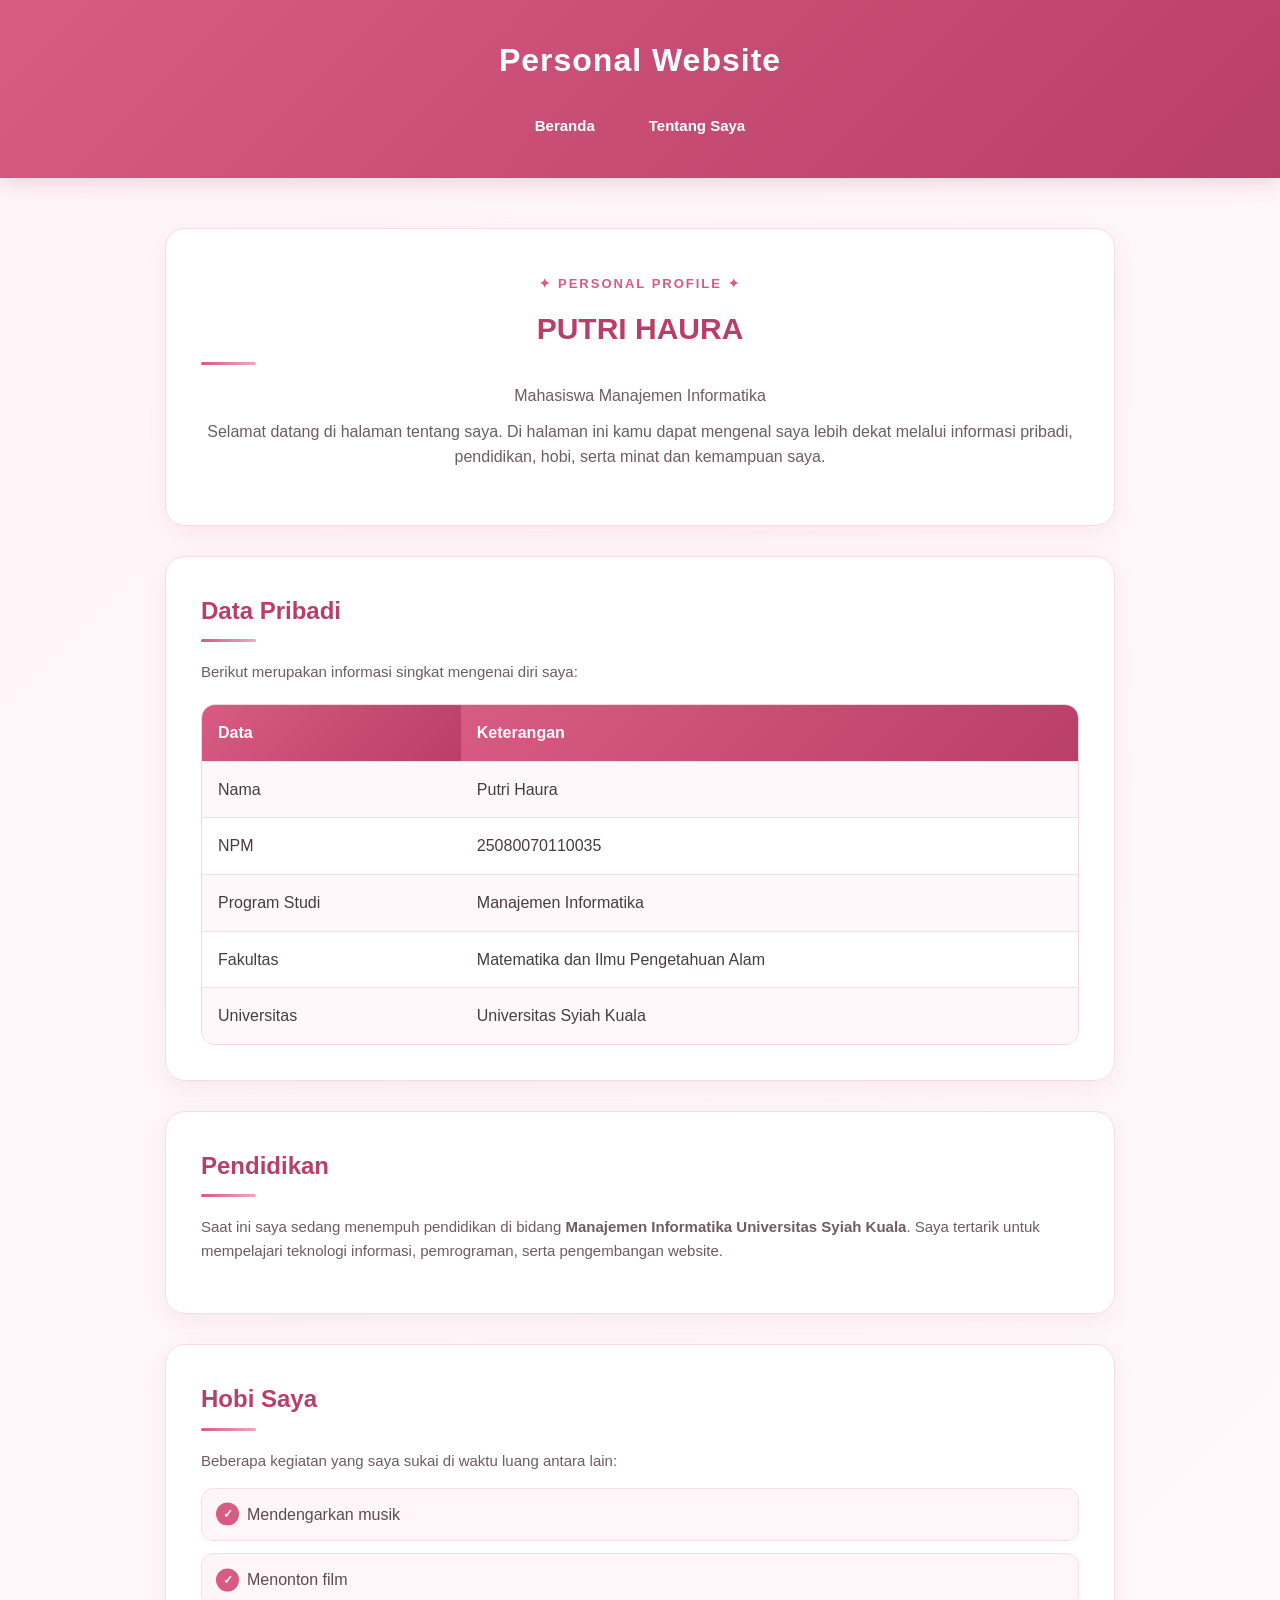
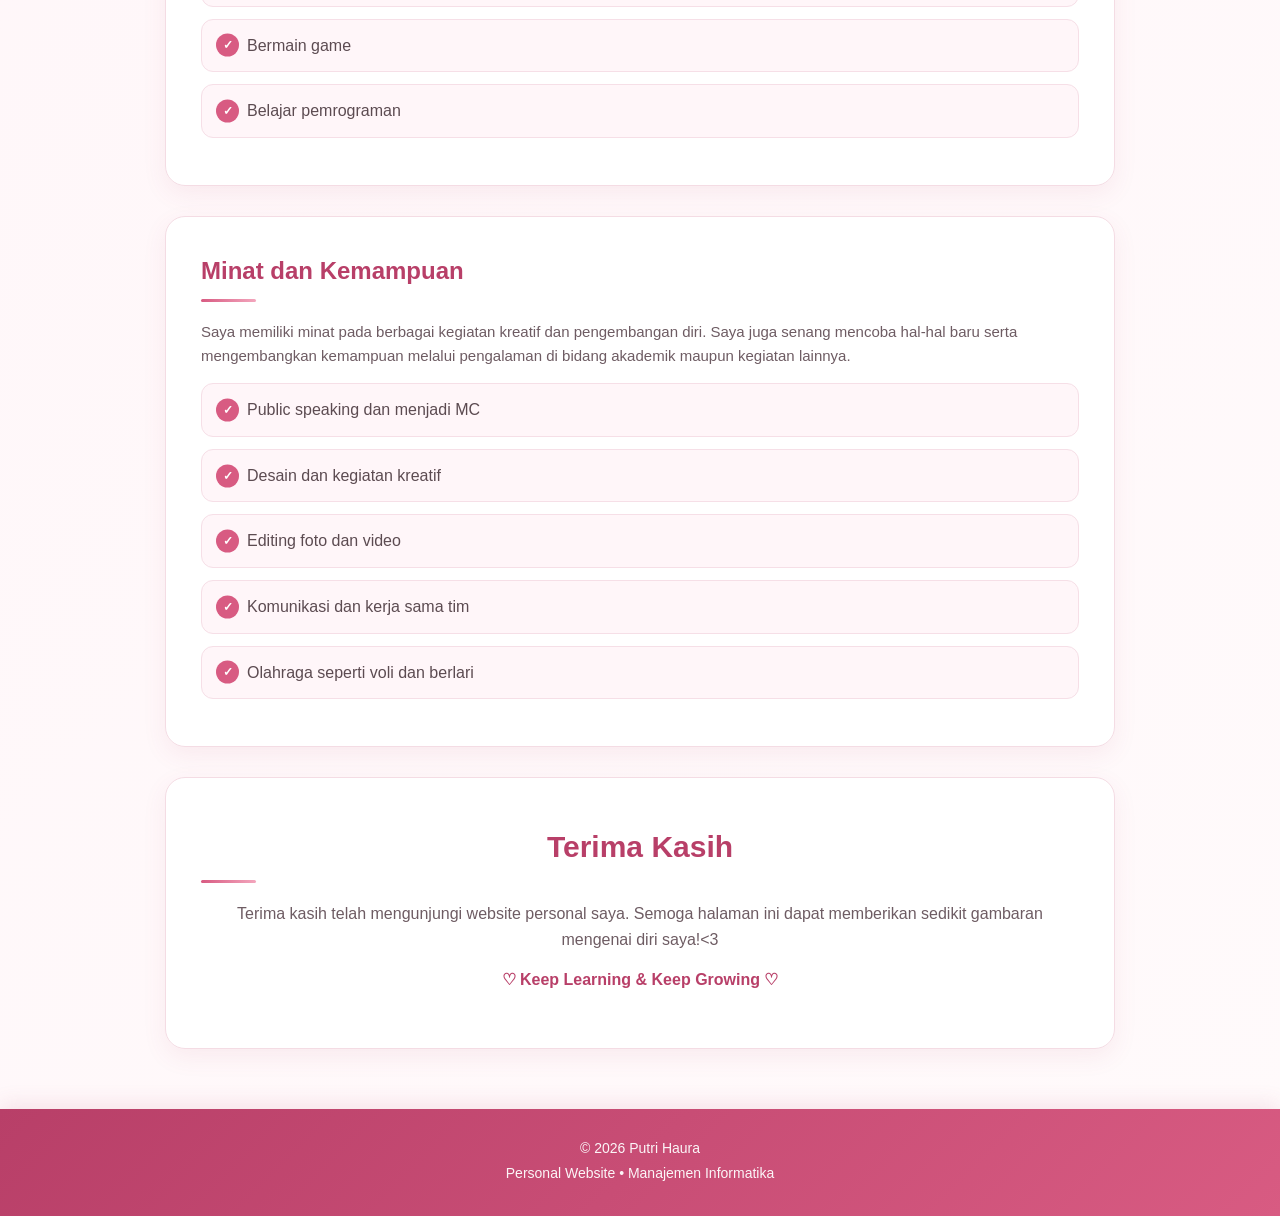
==== tentang.html @ 5fa77ab6 "Update tentang.html" ====
<!DOCTYPE html>
<html lang="id">

<head>
    <meta charset="UTF-8">
    <meta name="viewport" content="width=device-width, initial-scale=1.0">

    <title>Tentang Saya | Putri Haura</title>

    <link rel="stylesheet" href="style.css">
</head>

<body>


    <header>

        <h1>Personal Website</h1>

        <nav>
            <a href="index.html">Beranda</a>
            <a href="tentang.html">Tentang Saya</a>
        </nav>

    </header>


    <main>


        <section class="profil">

            <p style="color: #d85b82; font-weight: 600;">
                ✦ PERSONAL PROFILE ✦
            </p>

            <h2>PUTRI HAURA</h2>

            <p>
                Mahasiswa Manajemen Informatika
            </p>

            <p>
                Selamat datang di halaman tentang saya.
                Di halaman ini kamu dapat mengenal saya lebih dekat
                melalui informasi pribadi, pendidikan, hobi, serta minat dan kemampuan saya.
            </p>

        </section>


        <section>

            <h2>Data Pribadi</h2>

            <p>
                Berikut merupakan informasi singkat mengenai diri saya:
            </p>

            <table>

                <tr>
                    <th>Data</th>
                    <th>Keterangan</th>
                </tr>

                <tr>
                    <td>Nama</td>
                    <td>Putri Haura</td>
                </tr>

                <tr>
                    <td>NPM</td>
                    <td>25080070110035</td>
                </tr>

                <tr>
                    <td>Program Studi</td>
                    <td>Manajemen Informatika</td>
                </tr>
                <tr>
                    <td>Fakultas</td>
                    <td>Matematika dan Ilmu Pengetahuan Alam</td>
                </tr>

                <tr>
                    <td>Universitas</td>
                    <td>Universitas Syiah Kuala</td>
                </tr>

            </table>

        </section>


        <section>

            <h2>Pendidikan</h2>

            <p>
                Saat ini saya sedang menempuh pendidikan di bidang
                <strong>Manajemen Informatika Universitas Syiah Kuala</strong>.
                Saya tertarik untuk mempelajari teknologi informasi,
                pemrograman, serta pengembangan website.
            </p>

        </section>


        <section>

            <h2>Hobi Saya</h2>

            <p>
                Beberapa kegiatan yang saya sukai di waktu luang antara lain:
            </p>

            <ul>

                <li>Mendengarkan musik</li>

                <li>Menonton film</li>

                <li>Bermain game</li>

                <li>Belajar pemrograman</li>

            </ul>

        </section>


        <section>

            <h2>Minat dan Kemampuan</h2>

            <p>
                Saya memiliki minat pada berbagai kegiatan kreatif dan pengembangan
                diri. Saya juga senang mencoba hal-hal baru serta mengembangkan
                kemampuan melalui pengalaman di bidang akademik maupun kegiatan lainnya.
            </p>

            <ul>

                <li>Public speaking dan menjadi MC</li>

                <li>Desain dan kegiatan kreatif</li>

                <li>Editing foto dan video</li>

                <li>Komunikasi dan kerja sama tim</li>

                <li>Olahraga seperti voli dan berlari</li>

            </ul>

        </section>


        <section class="profil">

            <h2>Terima Kasih</h2>

            <p>
                Terima kasih telah mengunjungi website personal saya.
                Semoga halaman ini dapat memberikan sedikit gambaran
                mengenai diri saya!<3
            </p>

            <p style="color: #b83f68; font-weight: 600; margin-top: 15px;">
                ♡ Keep Learning & Keep Growing ♡
            </p>

        </section>


    </main>


    <footer>

        <p>
            © 2026 Putri Haura
        </p>

        <p>
            Personal Website • Manajemen Informatika
        </p>

    </footer>


</body>

</html>
---- style.css ----
/* =====================================================
   WEBSITE PERSONAL PUTRI HAURA
   THEME : ELEGANT PINK
   ===================================================== */


/* =====================================================
   RESET
   ===================================================== */

* {
    margin: 0;
    padding: 0;
    box-sizing: border-box;
}

html {
    scroll-behavior: smooth;
}


/* =====================================================
   BODY
   ===================================================== */

body {
    font-family: "Segoe UI", Arial, sans-serif;
    background: linear-gradient(135deg, #fff5f8, #fffafb);
    color: #4a3b40;
    line-height: 1.6;
    min-height: 100vh;
}


/* =====================================================
   HEADER
   ===================================================== */

header {
    background: linear-gradient(
        135deg,
        #d85b82,
        #b83f68
    );

    color: white;
    text-align: center;

    padding: 35px 20px 30px;

    box-shadow:
        0 5px 20px rgba(184, 63, 104, 0.20);
}

header h1 {
    font-size: 32px;
    font-weight: 700;

    letter-spacing: 1px;

    margin-bottom: 18px;
}


/* =====================================================
   NAVIGATION
   ===================================================== */

nav {
    display: flex;

    justify-content: center;
    align-items: center;

    gap: 10px;

    flex-wrap: wrap;
}

nav a {
    color: white;

    text-decoration: none;

    padding: 10px 22px;

    border-radius: 30px;

    font-size: 15px;

    font-weight: 600;

    transition: all 0.3s ease;
}

nav a:hover {
    background-color: rgba(255, 255, 255, 0.20);

    transform: translateY(-2px);
}


/* =====================================================
   MAIN
   ===================================================== */

main {
    width: 88%;

    max-width: 950px;

    margin: 50px auto;

    animation: fadeIn 0.8s ease;
}


/* =====================================================
   SECTION / CARD
   ===================================================== */

section {
    background: rgba(255, 255, 255, 0.96);

    padding: 35px;

    margin-bottom: 30px;

    border-radius: 20px;

    border: 1px solid #f4dce4;

    box-shadow:
        0 8px 25px rgba(184, 63, 104, 0.08);

    transition: all 0.3s ease;
}

section:hover {
    transform: translateY(-3px);

    box-shadow:
        0 14px 32px rgba(184, 63, 104, 0.13);
}


/* =====================================================
   JUDUL SECTION
   ===================================================== */

section h2 {
    color: #b83f68;

    font-size: 24px;

    margin-bottom: 18px;

    position: relative;

    padding-bottom: 12px;
}

section h2::after {
    content: "";

    position: absolute;

    left: 0;

    bottom: 0;

    width: 55px;

    height: 3px;

    background: linear-gradient(
        90deg,
        #d85b82,
        #f3a6bd
    );

    border-radius: 10px;
}


/* =====================================================
   PROFIL - TENTANG SAYA
   ===================================================== */

.profil {
    text-align: center;

    padding: 45px 35px;
}

.profil h2 {
    font-size: 30px;

    color: #b83f68;
}

.profil p {
    color: #6e5c63;

    font-size: 16px;

    margin-bottom: 10px;
}

.profil p:first-child {
    color: #d85b82;

    font-size: 13px;

    font-weight: 700;

    letter-spacing: 2px;
}


/* =====================================================
   PARAGRAPH
   ===================================================== */

section > p {
    color: #6e5c63;

    font-size: 15px;

    margin-bottom: 15px;
}


/* =====================================================
   TABLE
   ===================================================== */

table {
    width: 100%;

    border-collapse: separate;

    border-spacing: 0;

    overflow: hidden;

    margin-top: 20px;

    border-radius: 14px;

    border: 1px solid #f1d6df;
}

table th,
table td {
    padding: 15px 16px;

    text-align: left;

    border-bottom: 1px solid #f3e0e6;
}

table th {
    background: linear-gradient(
        135deg,
        #d85b82,
        #b83f68
    );

    color: white;

    font-weight: 600;
}

table tr:nth-child(even) td {
    background-color: #fff8fa;
}

table tr:last-child td {
    border-bottom: none;
}

table tr {
    transition: all 0.2s ease;
}

table tr:hover td {
    background-color: #fdebf1;
}


/* =====================================================
   LIST
   ===================================================== */

ul {
    margin-top: 15px;

    padding-left: 0;

    list-style: none;
}

li {
    position: relative;

    margin-bottom: 12px;

    padding: 13px 15px 13px 45px;

    background: #fff6f9;

    border: 1px solid #f6dfe7;

    border-radius: 12px;

    color: #5c4b51;

    transition: all 0.3s ease;
}

li::before {
    content: "✓";

    position: absolute;

    left: 14px;

    top: 50%;

    transform: translateY(-50%);

    width: 23px;

    height: 23px;

    display: flex;

    align-items: center;

    justify-content: center;

    border-radius: 50%;

    background: #d85b82;

    color: white;

    font-size: 12px;

    font-weight: bold;
}

li:hover {
    background: #fdebf1;

    transform: translateX(6px);

    border-color: #efb8ca;
}


/* =====================================================
   HERO - INDEX.HTML
   ===================================================== */

.hero {
    padding: 55px 45px;

    overflow: hidden;

    position: relative;
}

.hero::before {
    content: "";

    position: absolute;

    width: 220px;

    height: 220px;

    background: #fde4ec;

    border-radius: 50%;

    top: -100px;

    right: -80px;

    opacity: 0.6;
}

.hero::after {
    content: "";

    position: absolute;

    width: 150px;

    height: 150px;

    background: #fff0f5;

    border-radius: 50%;

    bottom: -80px;

    left: -50px;
}


/* =====================================================
   HERO CONTENT
   ===================================================== */

.hero-content {
    display: flex;

    align-items: center;

    justify-content: center;

    gap: 60px;

    position: relative;

    z-index: 2;
}


/* =====================================================
   FOTO
   ===================================================== */

.foto-container {
    flex-shrink: 0;

    position: relative;
}

.foto-container::before {
    content: "";

    position: absolute;

    width: 220px;

    height: 220px;

    border: 2px solid #edb1c4;

    border-radius: 50%;

    top: -15px;

    left: -15px;

    z-index: -1;
}

.foto-container img {
    width: 190px;

    height: 190px;

    object-fit: cover;

    border-radius: 50%;

    border: 7px solid white;

    outline: 4px solid #d85b82;

    box-shadow:
        0 15px 35px rgba(184, 63, 104, 0.20);

    transition: all 0.4s ease;
}

.foto-container img:hover {
    transform: scale(1.05);

    box-shadow:
        0 20px 40px rgba(184, 63, 104, 0.28);
}


/* =====================================================
   HERO TEXT
   ===================================================== */

.hero-text {
    max-width: 550px;
}

.sapaan {
    color: #d85b82;

    font-size: 13px;

    font-weight: 700;

    letter-spacing: 2px;

    margin-bottom: 12px;
}

.hero-text h2 {
    color: #4a3b40;

    font-size: 40px;

    line-height: 1.2;

    margin-bottom: 10px;

    padding-bottom: 0;
}

.hero-text h2::after {
    display: none;
}

.hero-text h2 span {
    display: block;

    color: #c44770;
}

.hero-text h3 {
    color: #8a6874;

    font-size: 18px;

    font-weight: 500;

    margin-bottom: 18px;
}

.deskripsi {
    color: #6e5c63;

    font-size: 16px;

    line-height: 1.8;

    margin-bottom: 25px;
}


/* =====================================================
   BUTTON
   ===================================================== */

.tombol {
    display: flex;

    gap: 12px;
}

.btn-primary {
    display: inline-block;

    background: linear-gradient(
        135deg,
        #d85b82,
        #b83f68
    );

    color: white;

    text-decoration: none;

    padding: 12px 24px;

    border-radius: 30px;

    font-size: 14px;

    font-weight: 600;

    box-shadow:
        0 7px 18px rgba(184, 63, 104, 0.20);

    transition: all 0.3s ease;
}

.btn-primary:hover {
    transform: translateY(-3px);

    box-shadow:
        0 10px 25px rgba(184, 63, 104, 0.30);
}


/* =====================================================
   INFORMASI SINGKAT
   ===================================================== */

.info-singkat {
    display: grid;

    grid-template-columns:
        repeat(3, 1fr);

    gap: 20px;

    padding: 0;

    background: transparent;

    border: none;

    box-shadow: none;
}

.info-singkat:hover {
    transform: none;

    box-shadow: none;
}


/* =====================================================
   INFO CARD
   ===================================================== */

.info-card {
    background: white;

    padding: 25px 20px;

    text-align: center;

    border-radius: 16px;

    border: 1px solid #f4dce4;

    box-shadow:
        0 7px 20px rgba(184, 63, 104, 0.07);

    transition: all 0.3s ease;
}

.info-card:hover {
    transform: translateY(-5px);

    border-color: #efb8ca;

    box-shadow:
        0 12px 28px rgba(184, 63, 104, 0.13);
}

.info-card .icon {
    display: block;

    font-size: 27px;

    margin-bottom: 10px;
}

.info-card h3 {
    color: #b83f68;

    font-size: 16px;

    margin-bottom: 5px;
}

.info-card p {
    color: #6e5c63;

    font-size: 14px;
}


/* =====================================================
   QUOTE
   ===================================================== */

.quote {
    text-align: center;

    padding: 30px;

    background: linear-gradient(
        135deg,
        #fff1f5,
        #fff8fa
    );
}

.quote p {
    color: #b83f68;

    font-size: 18px;

    font-style: italic;

    margin-bottom: 8px;
}

.quote span {
    color: #8a6874;

    font-size: 14px;
}


/* =====================================================
   FOOTER
   ===================================================== */

footer {
    background: linear-gradient(
        135deg,
        #b83f68,
        #d85b82
    );

    color: white;

    text-align: center;

    padding: 28px 20px;

    margin-top: 60px;

    box-shadow:
        0 -5px 20px rgba(184, 63, 104, 0.12);
}

footer p {
    font-size: 14px;

    opacity: 0.95;

    margin-bottom: 3px;
}


/* =====================================================
   ANIMASI
   ===================================================== */

@keyframes fadeIn {

    from {
        opacity: 0;

        transform: translateY(20px);
    }

    to {
        opacity: 1;

        transform: translateY(0);
    }

}


/* =====================================================
   TABLET
   ===================================================== */

@media (max-width: 768px) {

    header {
        padding: 30px 15px;
    }

    header h1 {
        font-size: 25px;
    }

    nav {
        gap: 5px;
    }

    nav a {
        padding: 8px 15px;

        font-size: 14px;
    }

    main {
        width: 92%;

        margin: 30px auto;
    }

    section {
        padding: 25px 20px;

        border-radius: 16px;
    }


    /* HERO */

    .hero {
        padding: 40px 25px;
    }

    .hero-content {
        flex-direction: column;

        text-align: center;

        gap: 35px;
    }

    .hero-text {
        max-width: 100%;
    }

    .hero-text h2 {
        font-size: 32px;
    }

    .hero-text h3 {
        font-size: 16px;
    }

    .deskripsi {
        font-size: 15px;
    }

    .tombol {
        justify-content: center;
    }


    /* INFO */

    .info-singkat {
        grid-template-columns: 1fr;
    }


    /* FOTO */

    .foto-container img {
        width: 160px;

        height: 160px;
    }

    .foto-container::before {
        width: 190px;

        height: 190px;
    }


    /* TABLE */

    table th,
    table td {
        padding: 11px;

        font-size: 14px;
    }


    /* LIST */

    li {
        font-size: 14px;
    }

}


/* =====================================================
   HP KECIL
   ===================================================== */

@media (max-width: 480px) {

    header h1 {
        font-size: 22px;
    }

    nav a {
        padding: 7px 12px;

        font-size: 13px;
    }

    main {
        width: 94%;
    }

    section {
        padding: 22px 16px;
    }


    /* HERO */

    .hero {
        padding: 35px 18px;
    }

    .foto-container img {
        width: 140px;

        height: 140px;
    }

    .foto-container::before {
        width: 165px;

        height: 165px;
    }

    .hero-text h2 {
        font-size: 27px;
    }

    .sapaan {
        font-size: 11px;

        letter-spacing: 1px;
    }

    .deskripsi {
        font-size: 14px;
    }

    .btn-primary {
        padding: 11px 20px;
    }


    /* TENTANG */

    .profil h2 {
        font-size: 24px;
    }

    .profil p {
        font-size: 14px;
    }


    /* TABLE */

    table {
        font-size: 13px;
    }

    table th,
    table td {
        padding: 9px;
    }

}
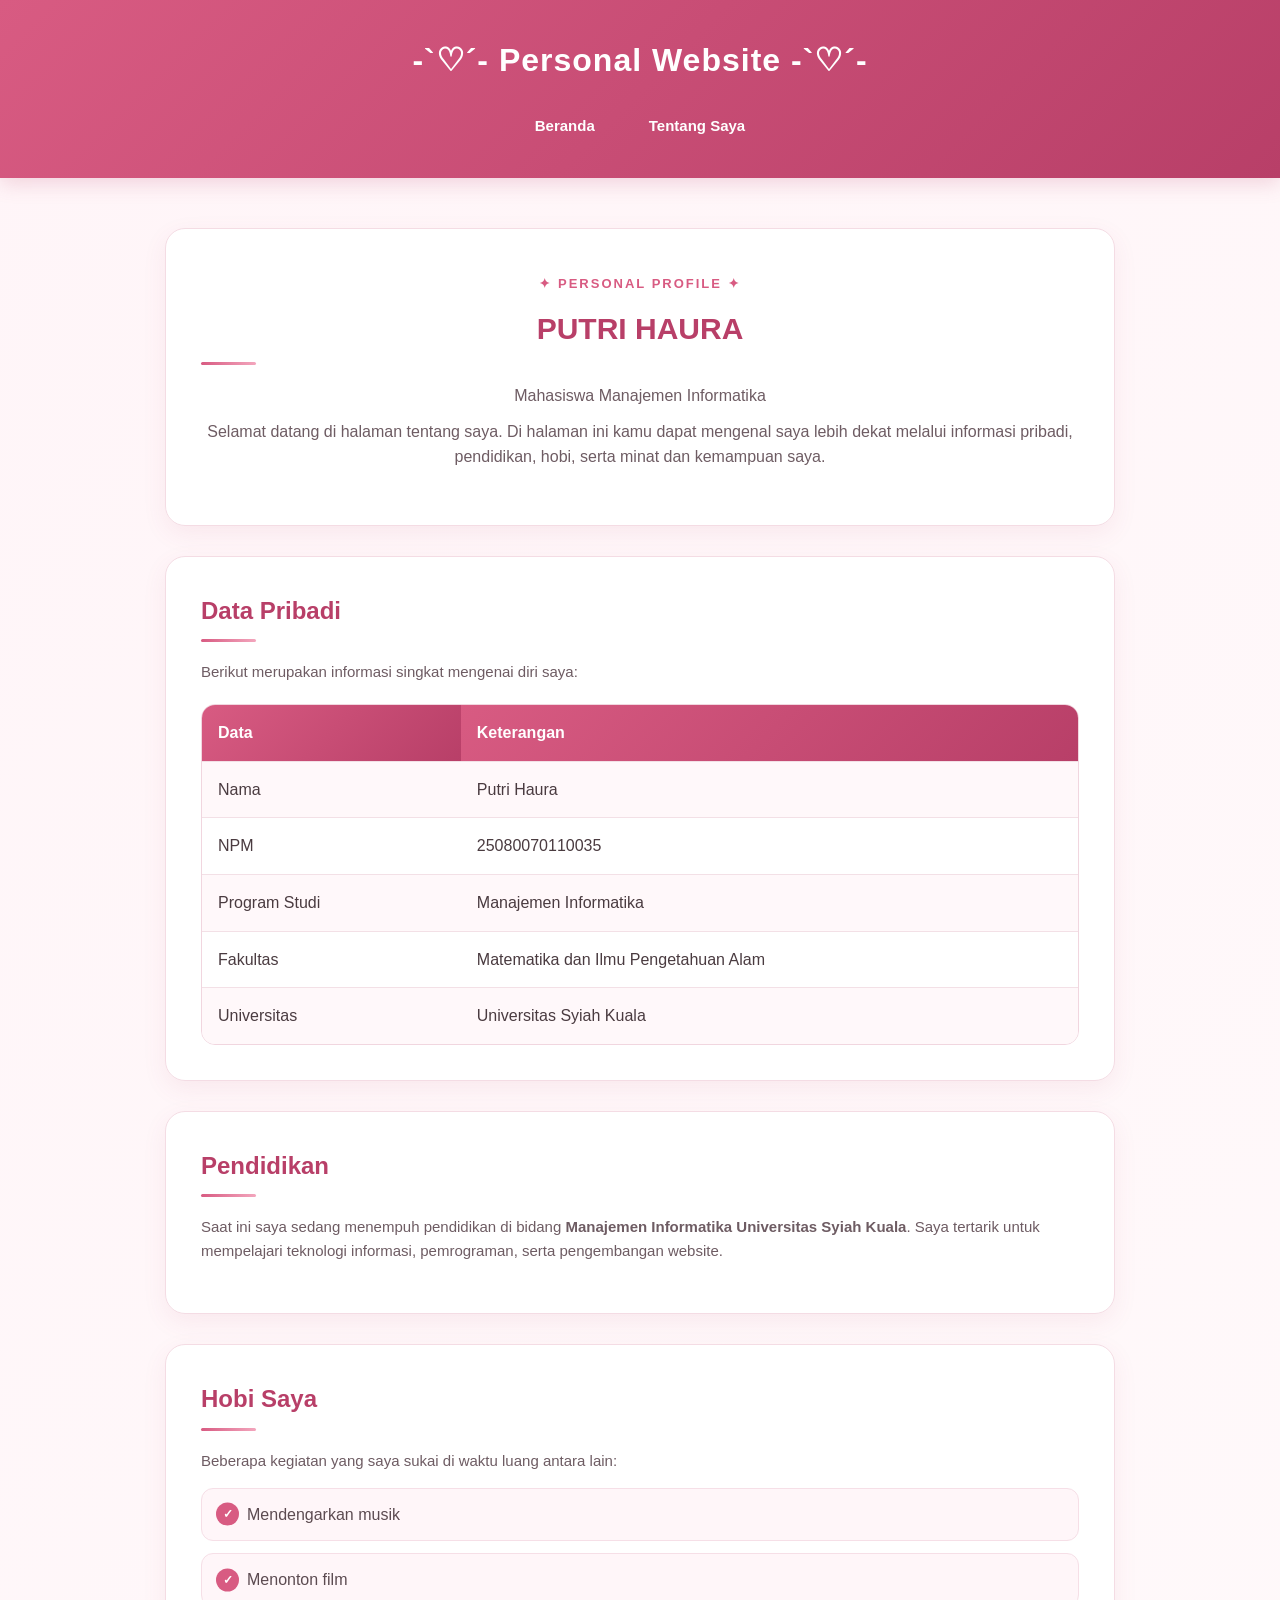
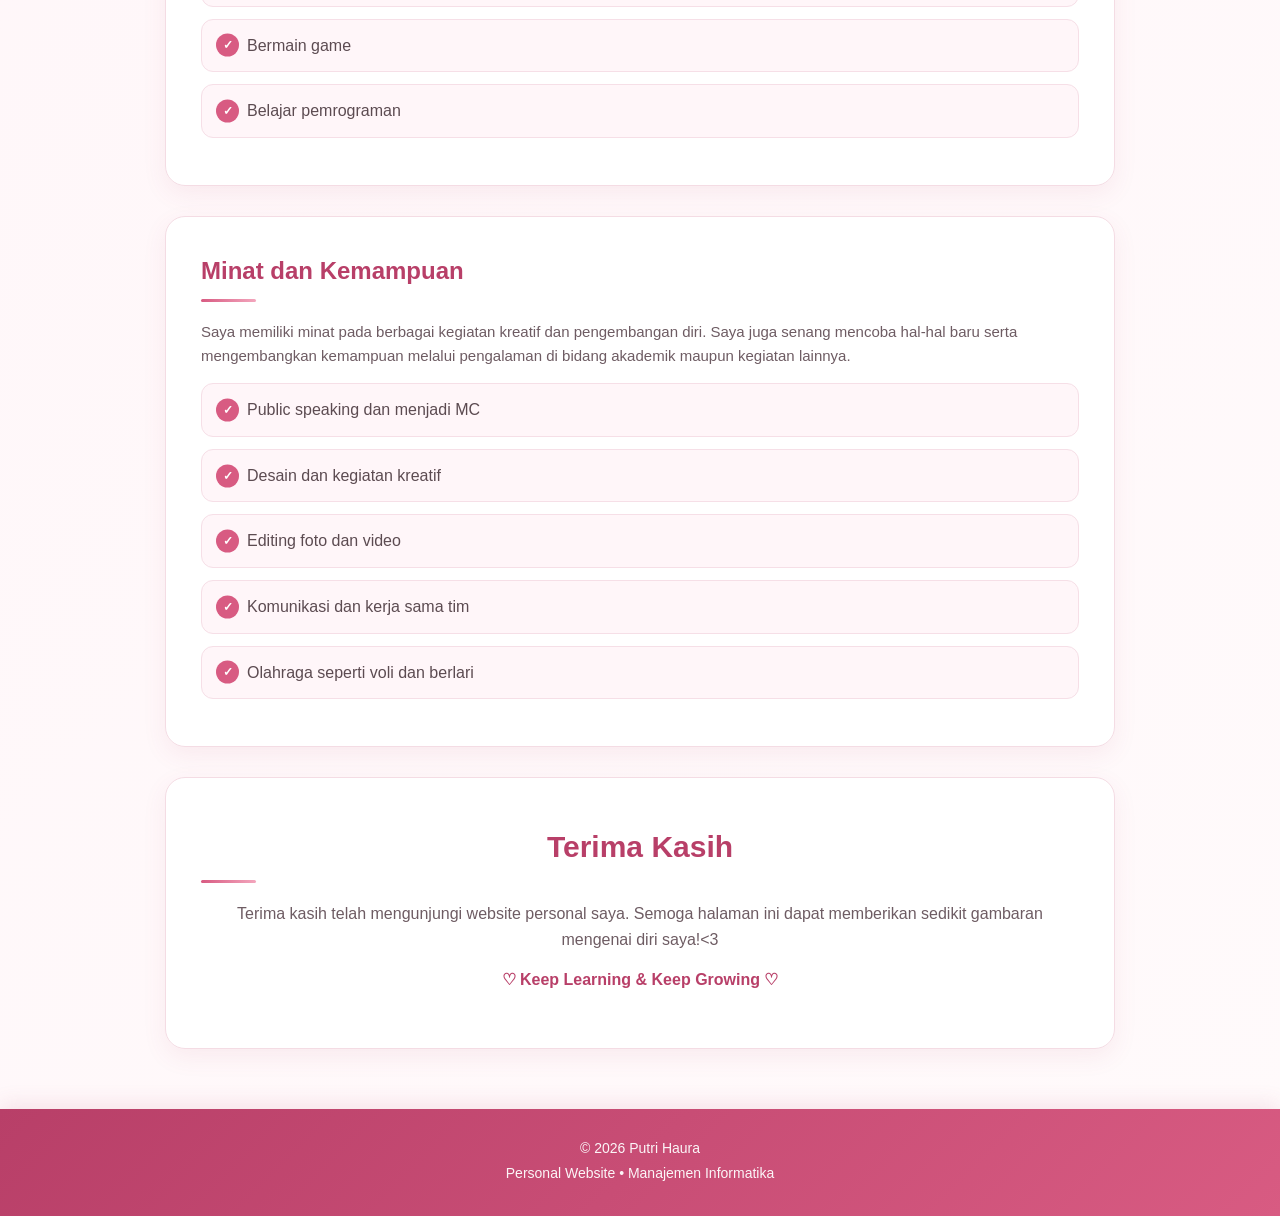
==== commit ef78db99: "Update tentang.html" ====
--- a/tentang.html
+++ b/tentang.html
@@ -15,7 +15,7 @@
 
     <header>
 
-        <h1>Personal Website</h1>
+        <h1>-`♡´- Personal Website -`♡´-</h1>
 
         <nav>
             <a href="index.html">Beranda</a>
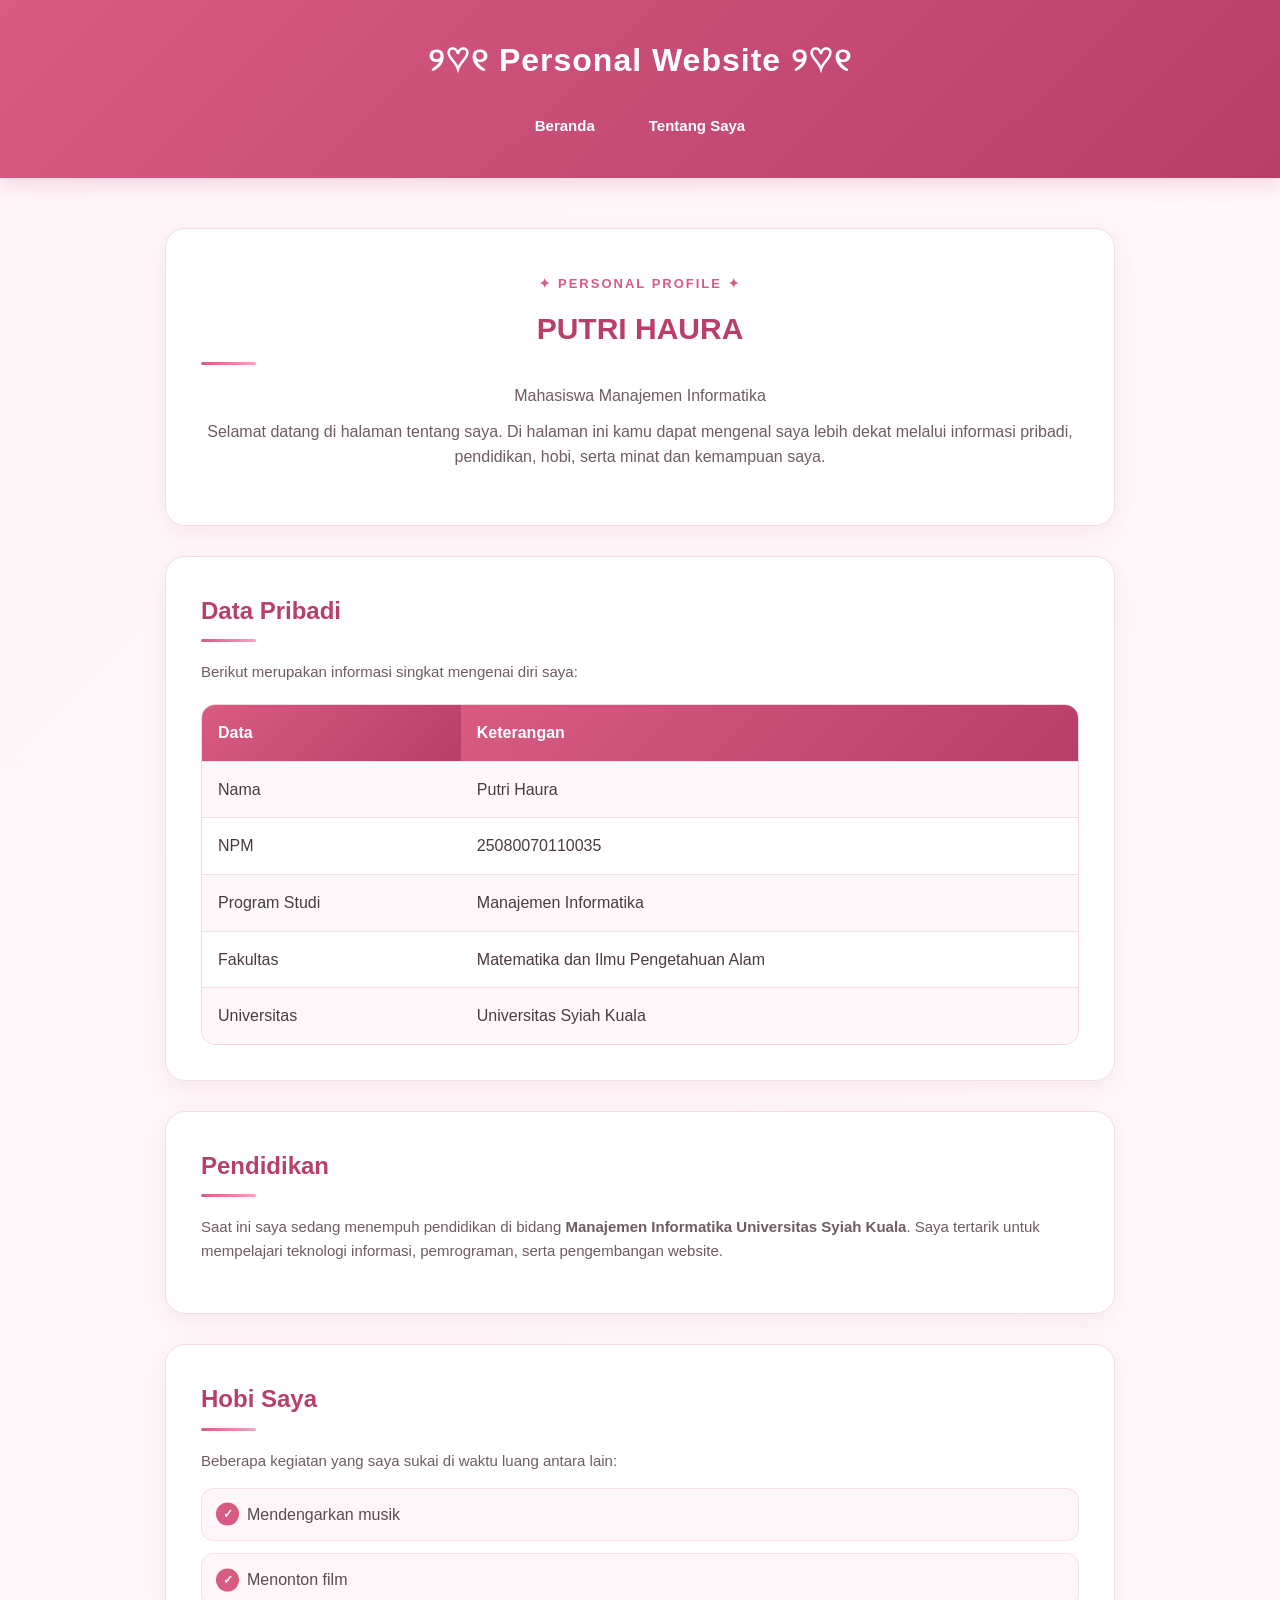
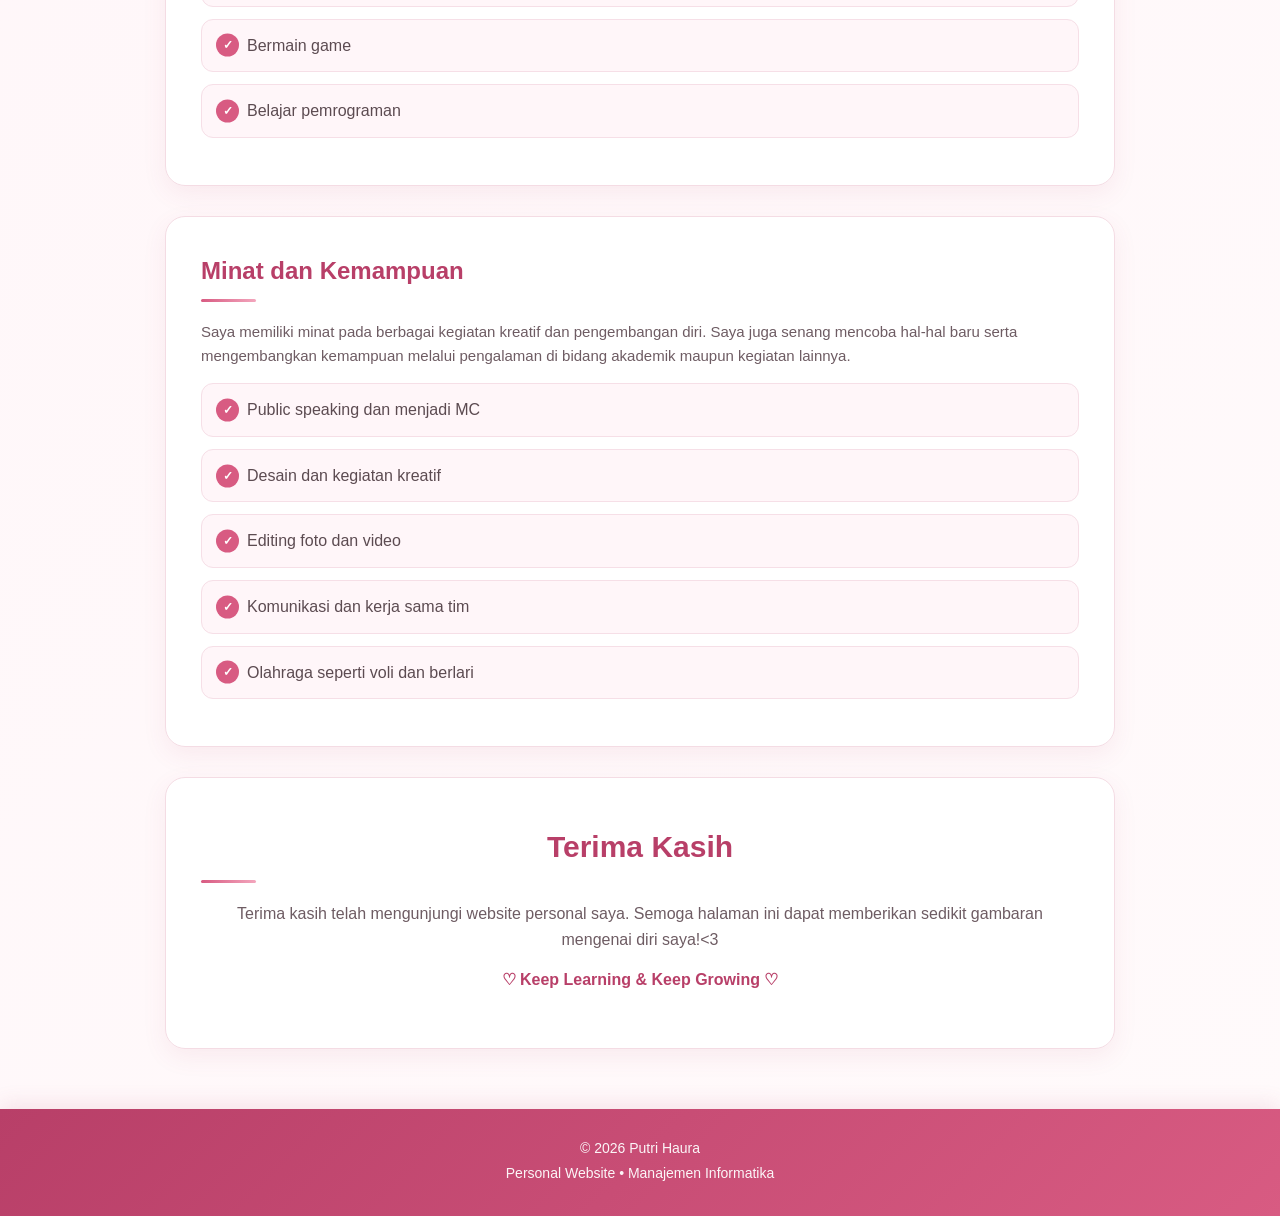
==== commit 2cb7aae8: "Update tentang.html" ====
--- a/tentang.html
+++ b/tentang.html
@@ -15,7 +15,7 @@
 
     <header>
 
-        <h1>-`♡´- Personal Website -`♡´-</h1>
+        <h1>୨♡୧ Personal Website ୨♡୧</h1>
 
         <nav>
             <a href="index.html">Beranda</a>
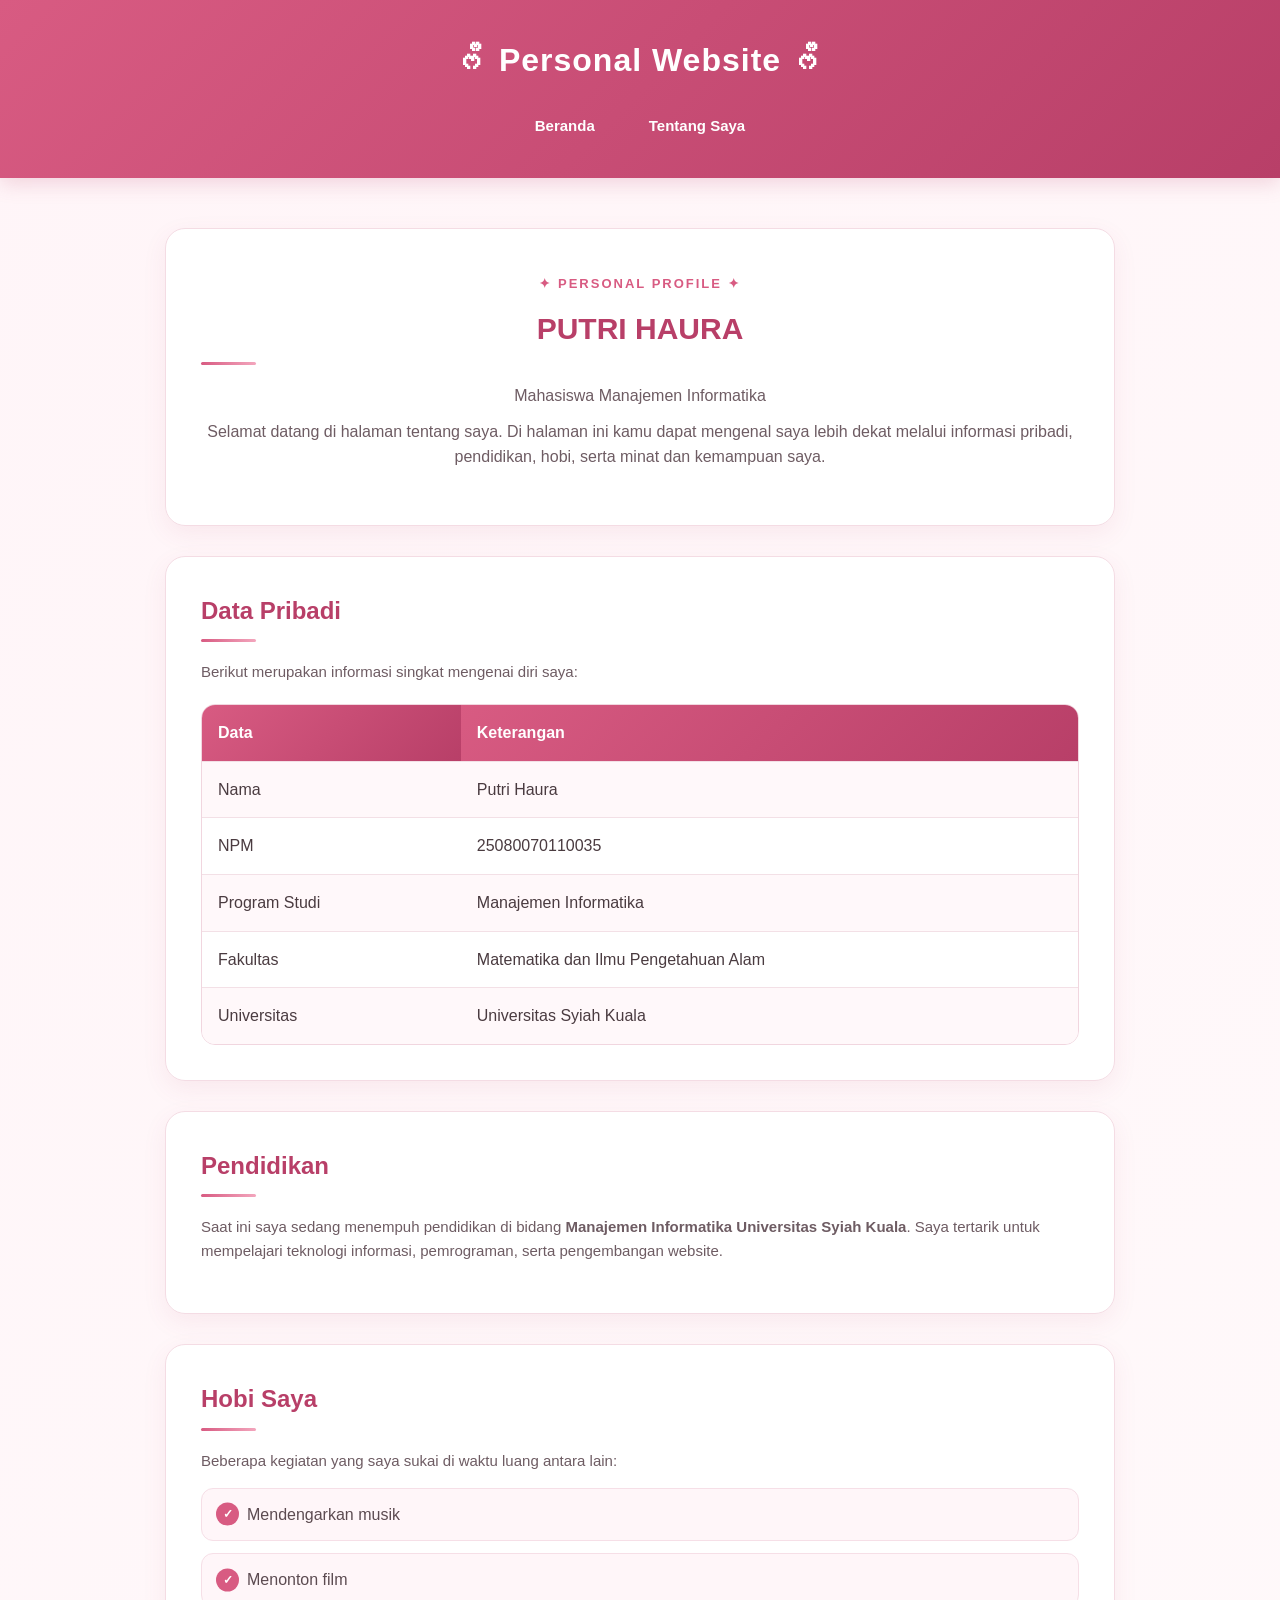
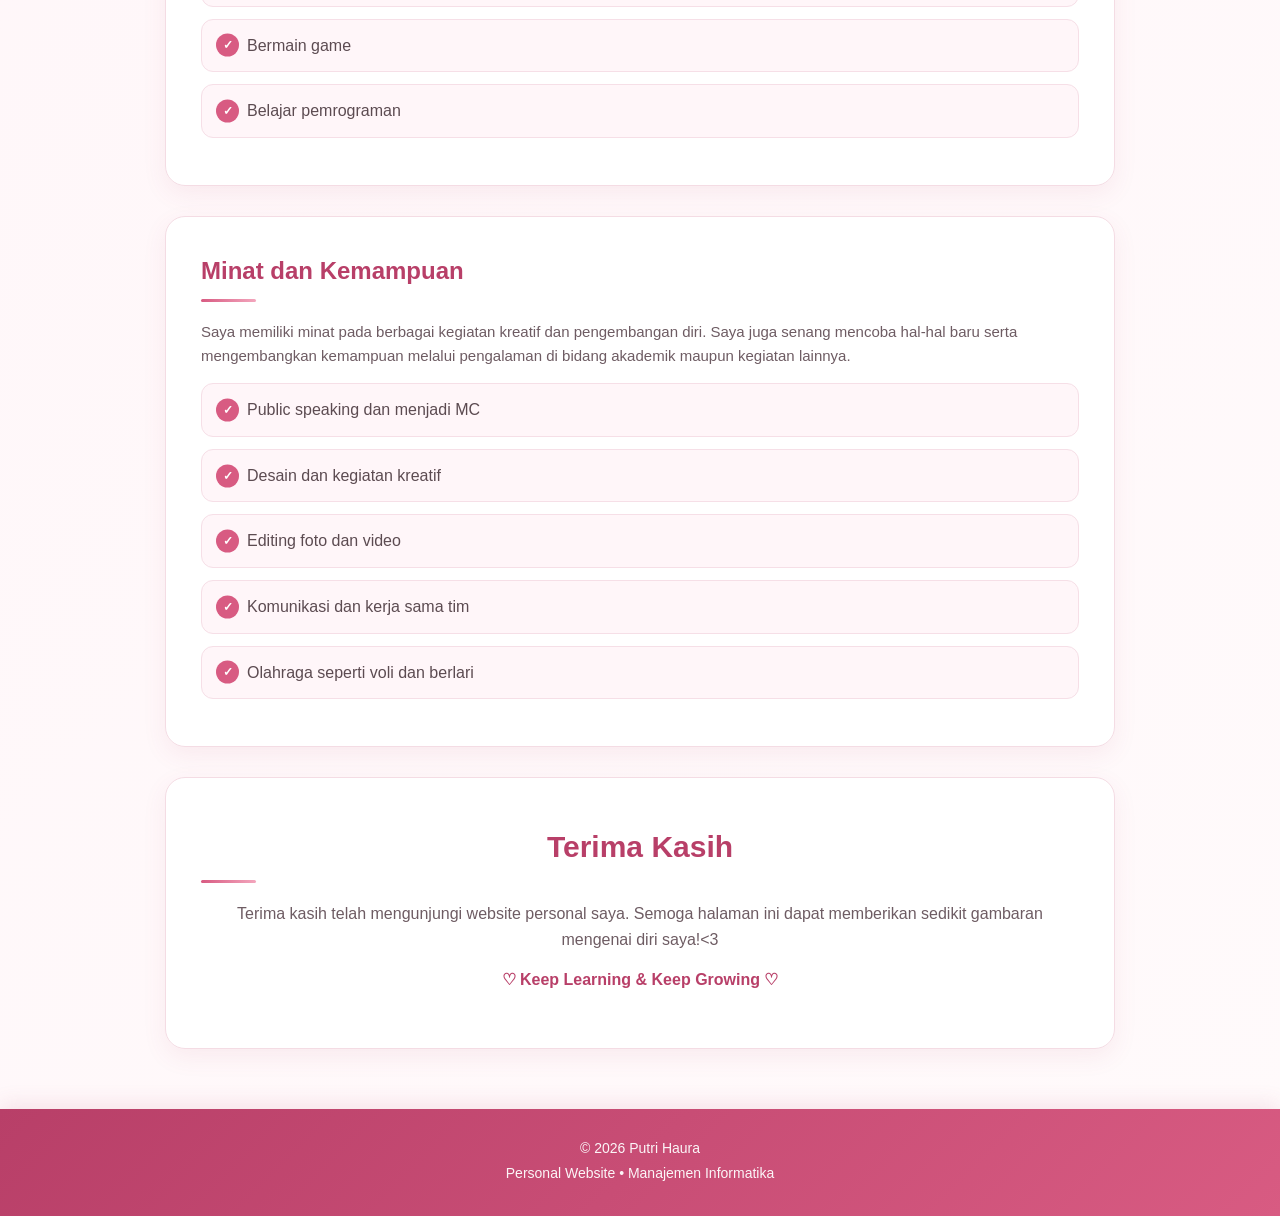
==== commit 6a82fd15: "Update tentang.html" ====
--- a/tentang.html
+++ b/tentang.html
@@ -15,7 +15,7 @@
 
     <header>
 
-        <h1>୨♡୧ Personal Website ୨♡୧</h1>
+        <h1>ᰔᩚ Personal Website ᰔᩚ</h1>
 
         <nav>
             <a href="index.html">Beranda</a>
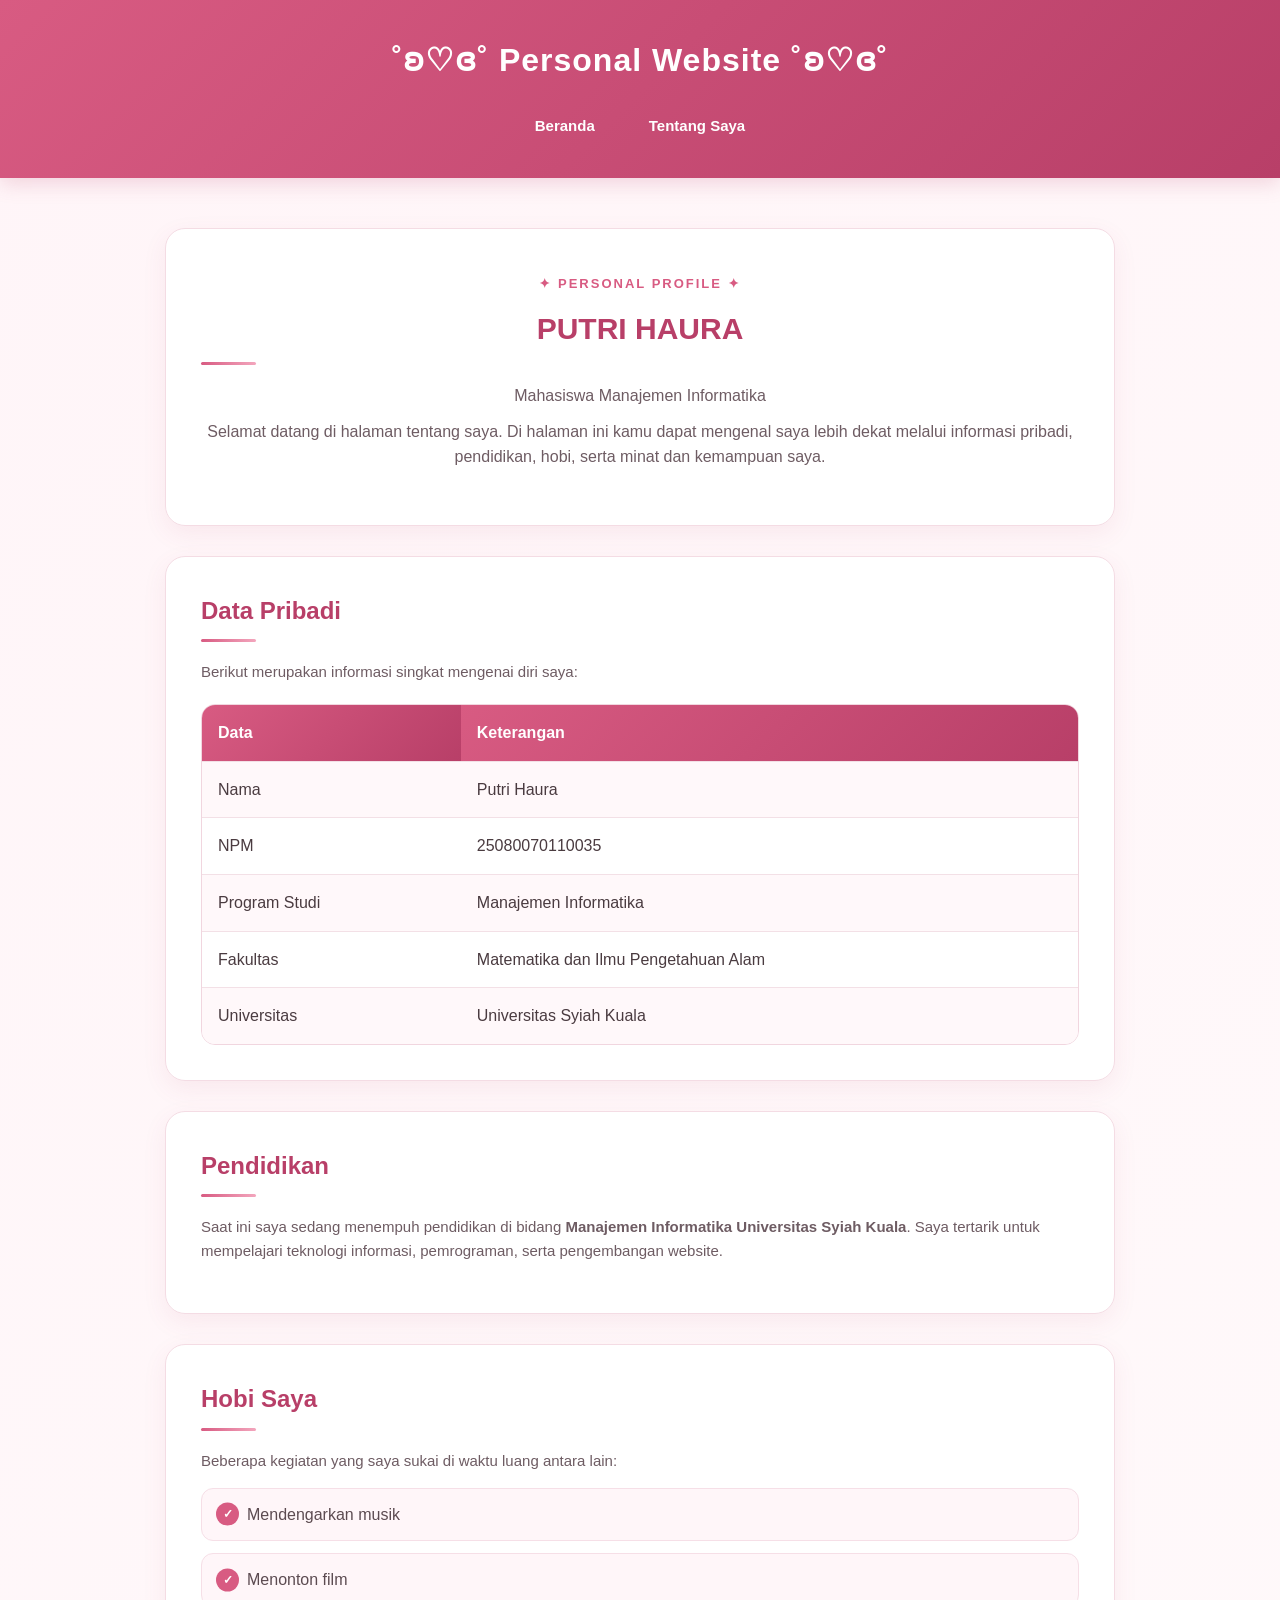
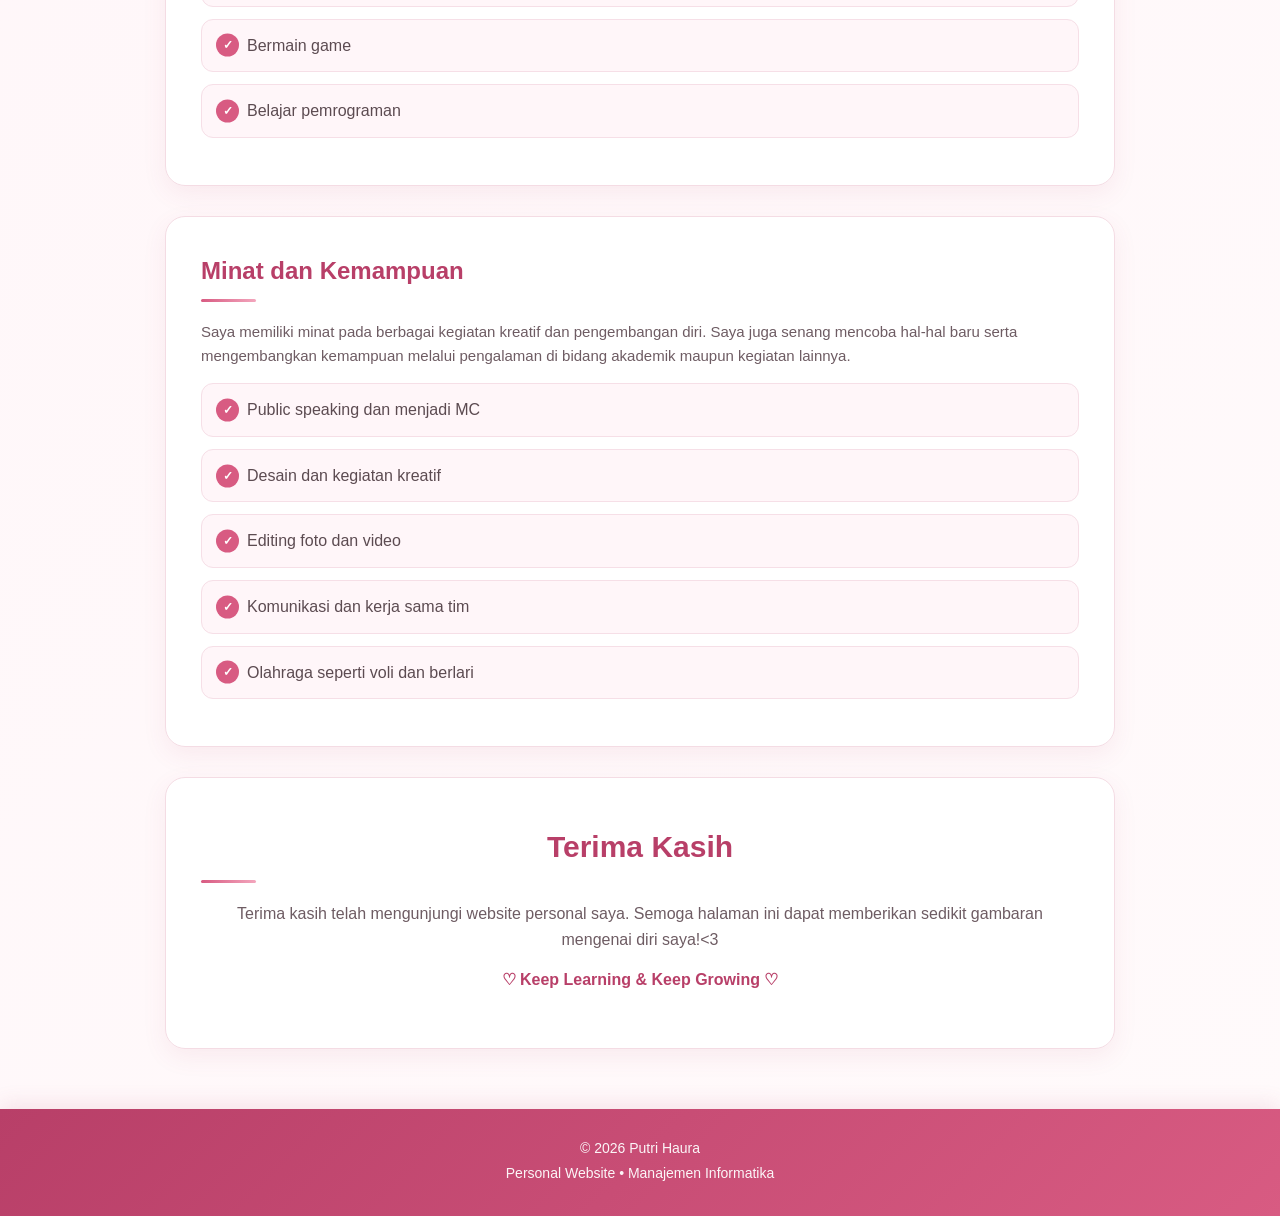
==== commit 775eaba9: "Update tentang.html" ====
--- a/tentang.html
+++ b/tentang.html
@@ -15,7 +15,7 @@
 
     <header>
 
-        <h1>ᰔᩚ Personal Website ᰔᩚ</h1>
+        <h1>˚ʚ♡ɞ˚ Personal Website ˚ʚ♡ɞ˚</h1>
 
         <nav>
             <a href="index.html">Beranda</a>
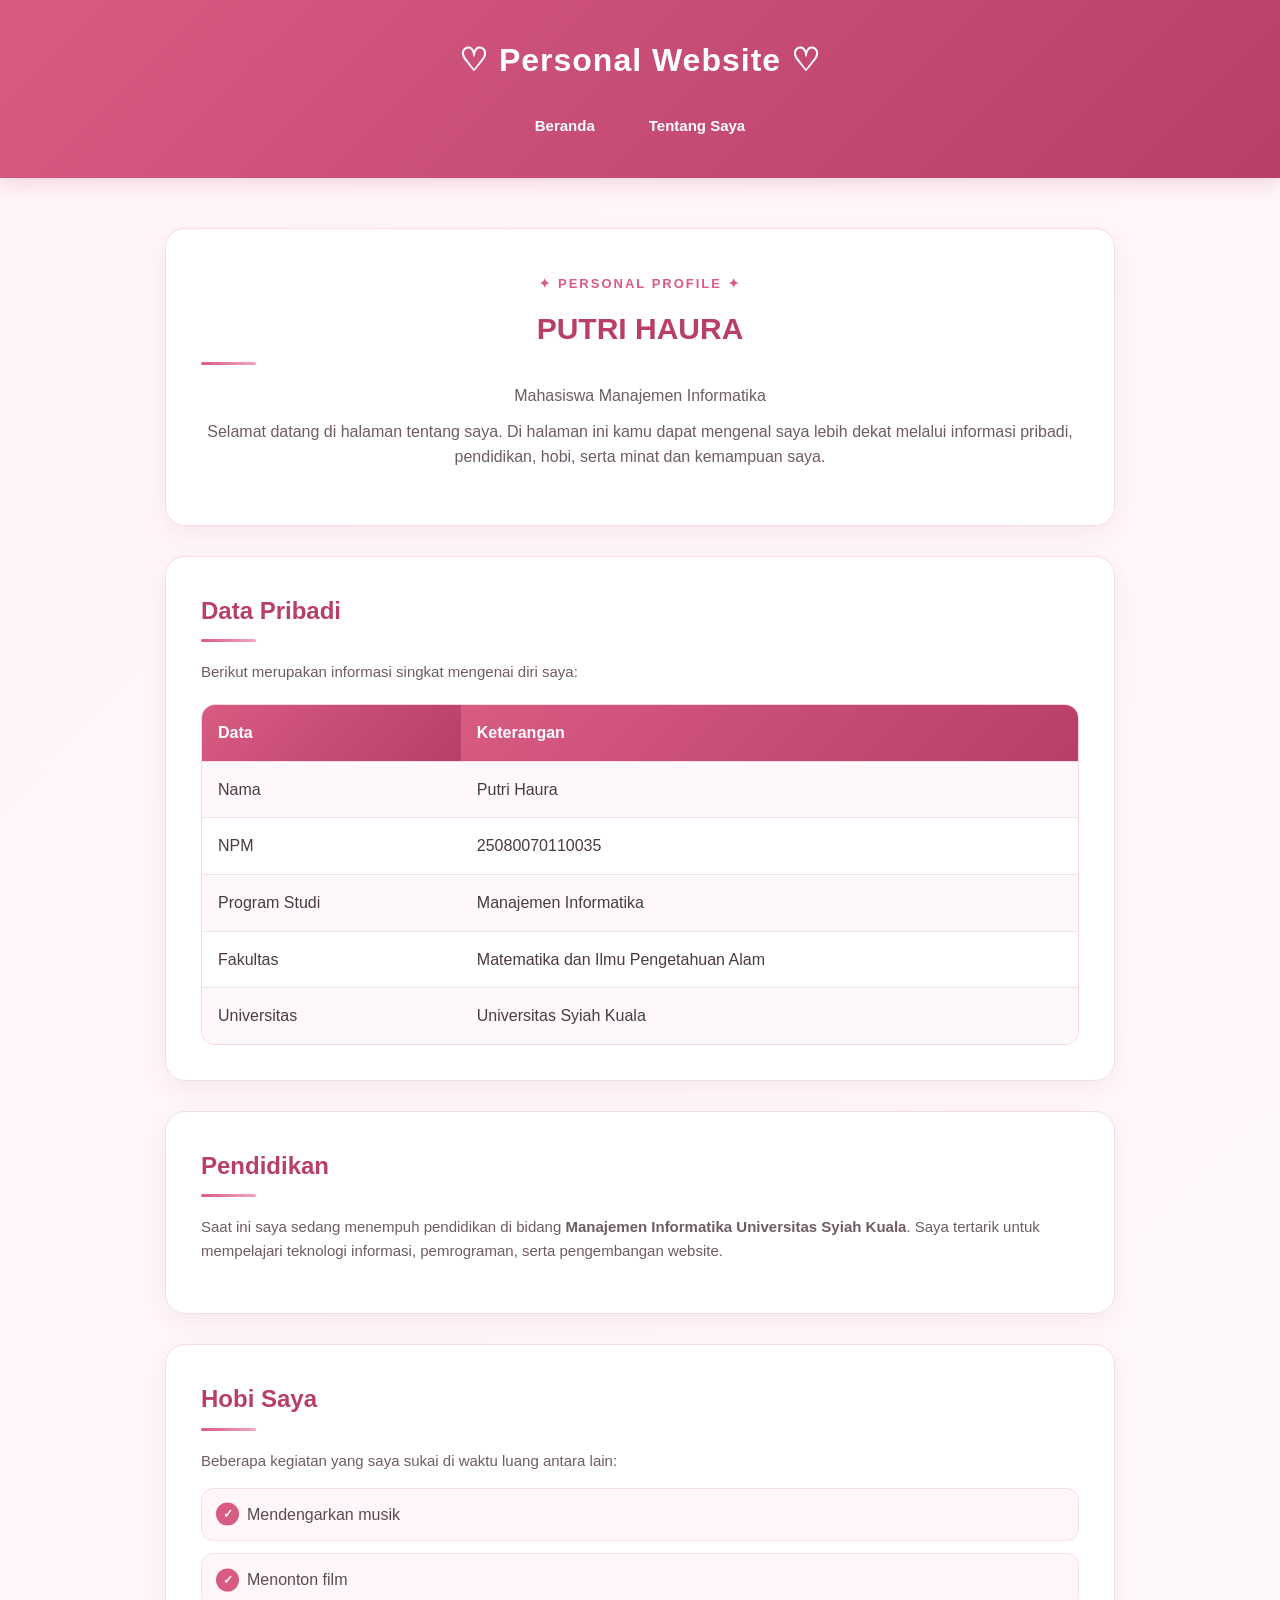
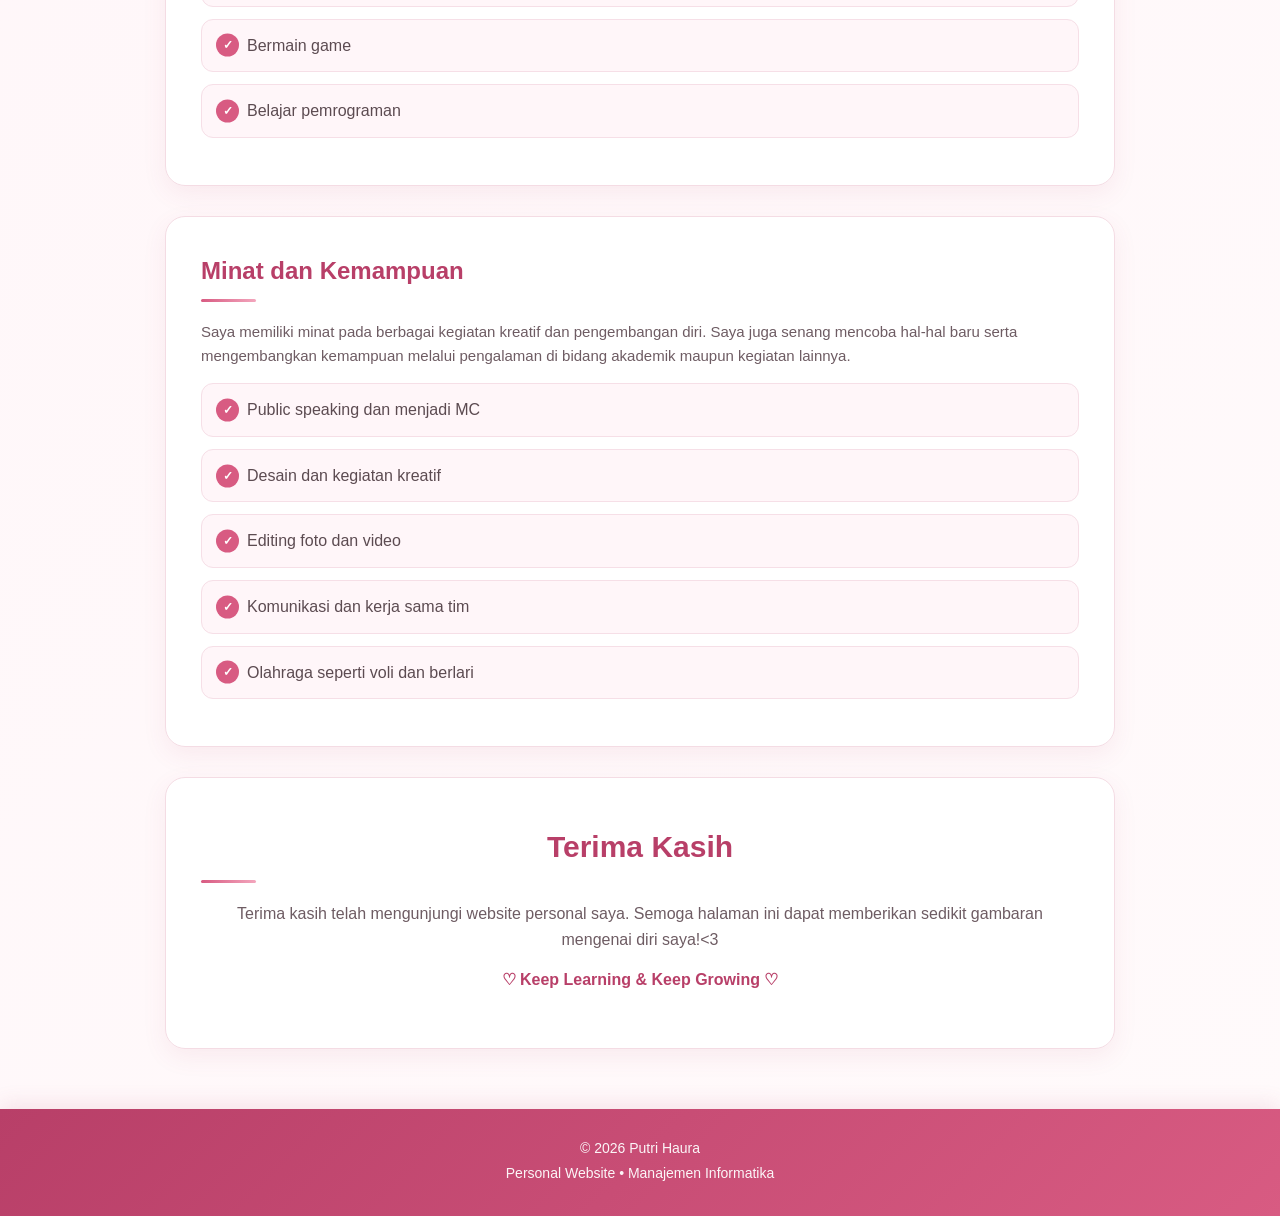
==== commit e9ceb388: "Update tentang.html" ====
--- a/tentang.html
+++ b/tentang.html
@@ -15,7 +15,7 @@
 
     <header>
 
-        <h1>˚ʚ♡ɞ˚ Personal Website ˚ʚ♡ɞ˚</h1>
+        <h1>♡ Personal Website ♡</h1>
 
         <nav>
             <a href="index.html">Beranda</a>
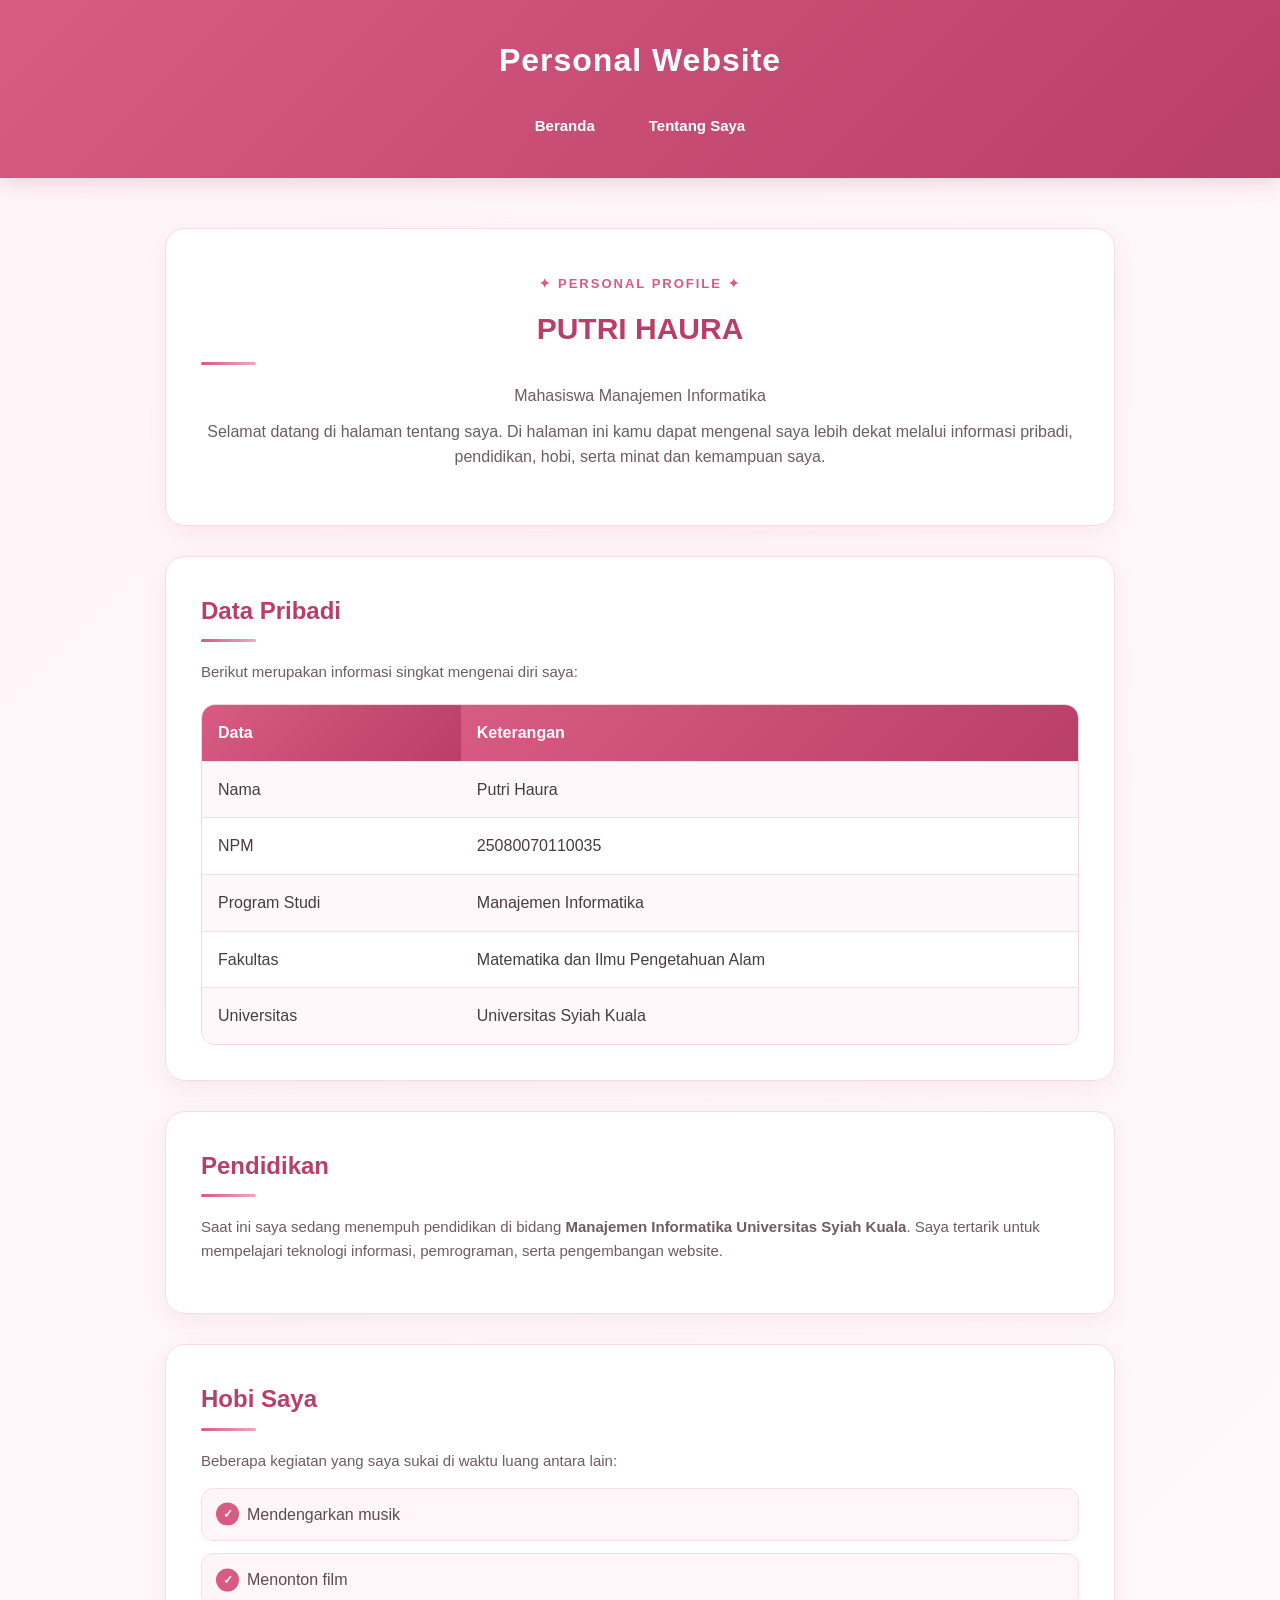
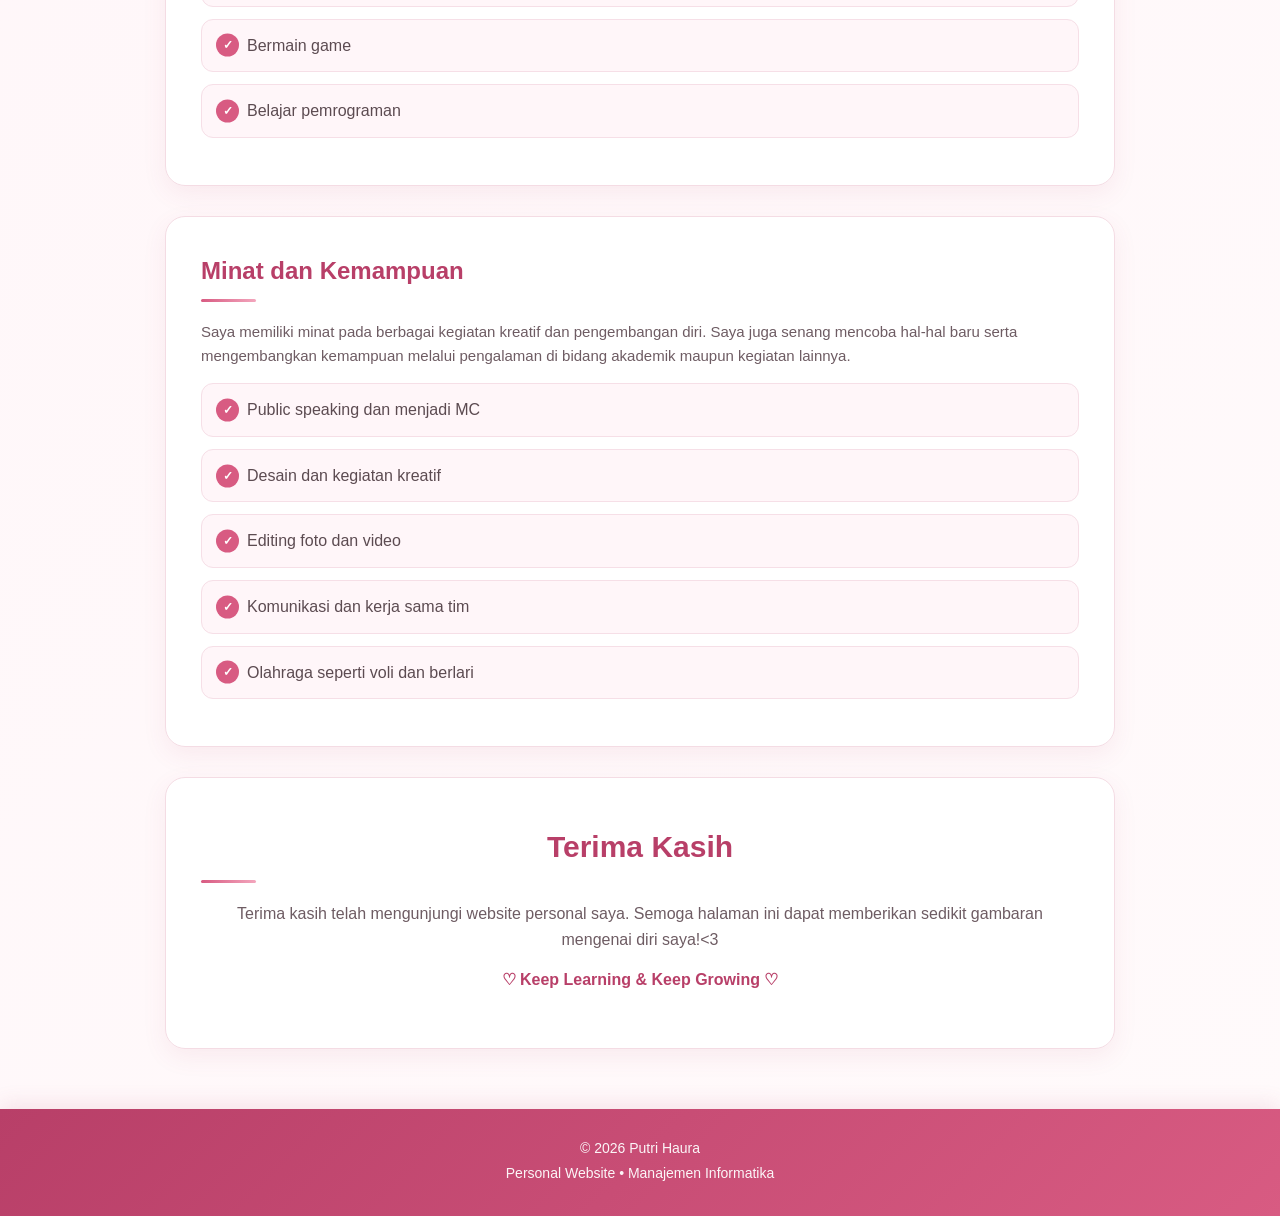
==== commit c825f0d6: "Update tentang.html" ====
--- a/tentang.html
+++ b/tentang.html
@@ -15,7 +15,7 @@
 
     <header>
 
-        <h1>♡ Personal Website ♡</h1>
+        <h1>Personal Website</h1>
 
         <nav>
             <a href="index.html">Beranda</a>
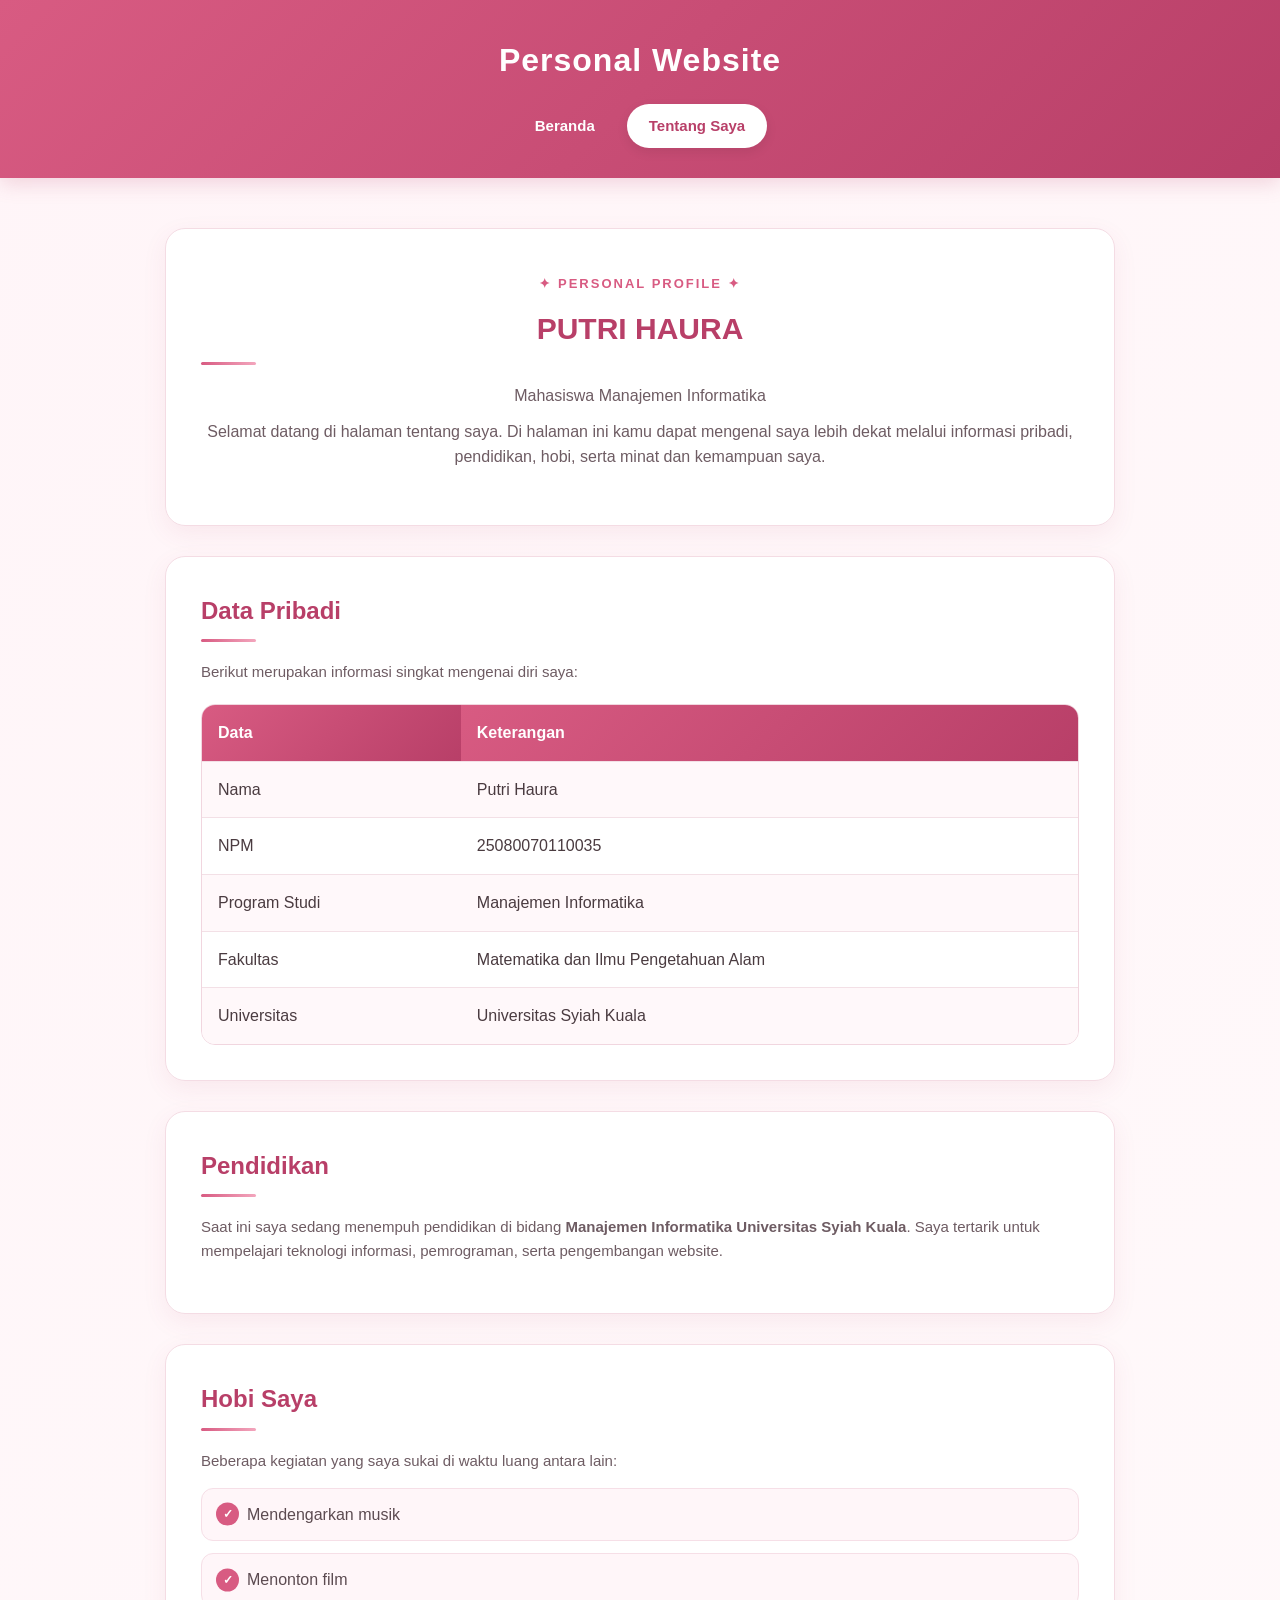
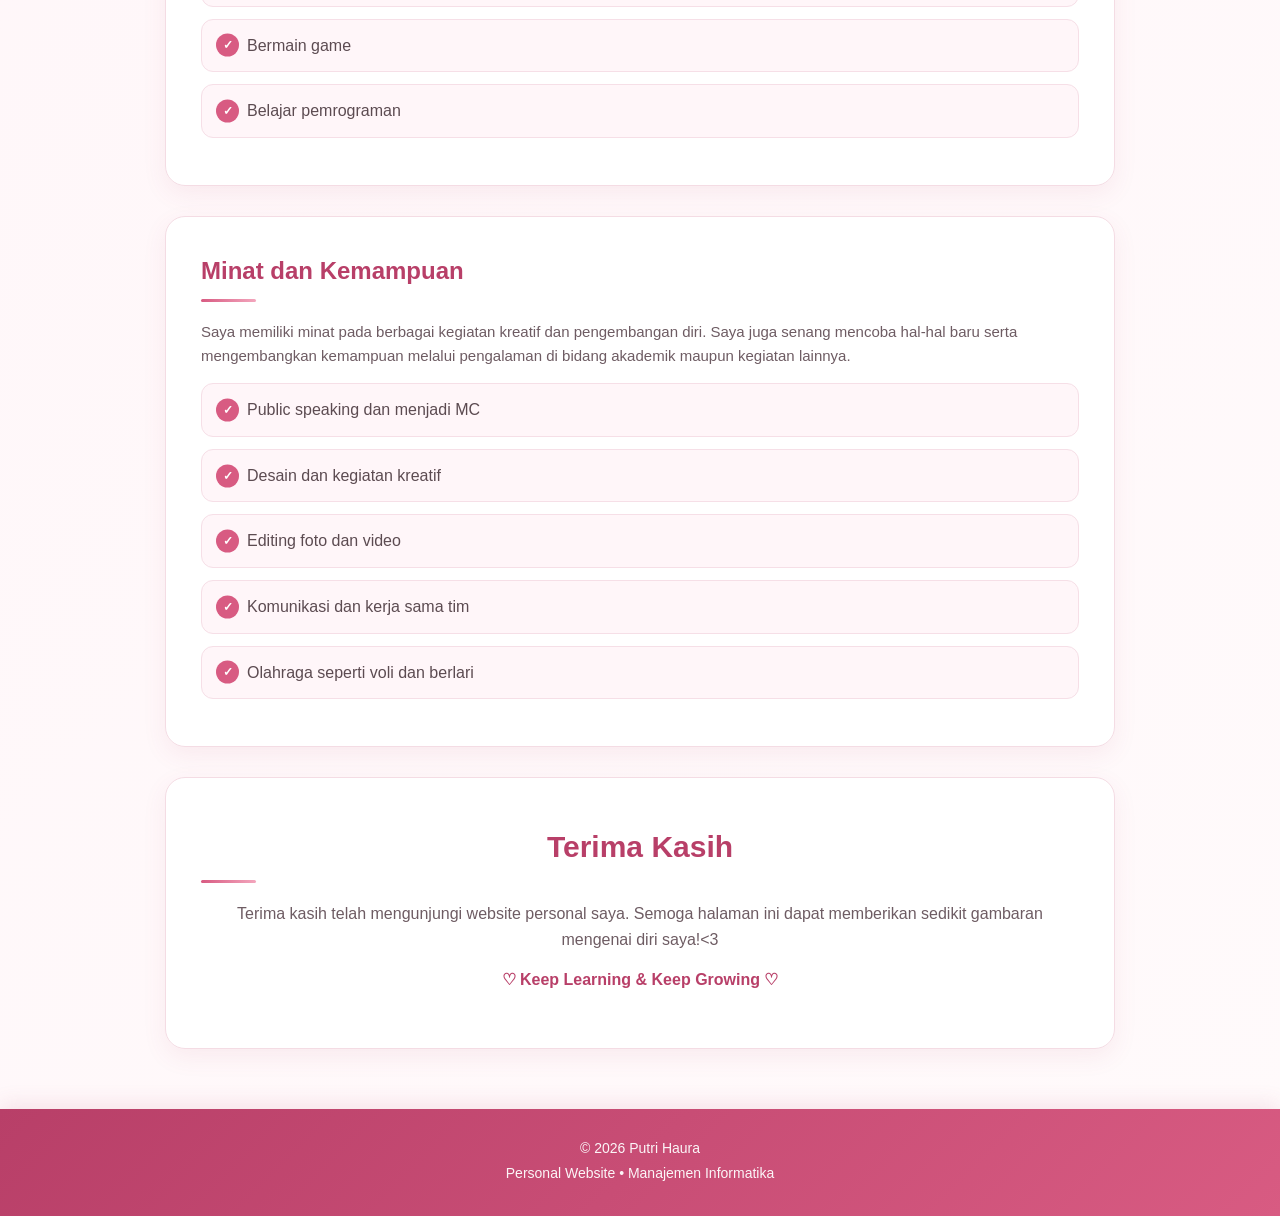
==== commit 7f4fb8ef: "Update tentang.html" ====
--- a/tentang.html
+++ b/tentang.html
@@ -19,7 +19,7 @@
 
         <nav>
             <a href="index.html">Beranda</a>
-            <a href="tentang.html">Tentang Saya</a>
+            <a href="tentang.html" class="active">Tentang Saya</a>
         </nav>
 
     </header>
--- a/style.css
+++ b/style.css
@@ -79,20 +79,32 @@
 
 nav a {
     color: white;
-
     text-decoration: none;
-
     padding: 10px 22px;
-
     border-radius: 30px;
-
     font-size: 15px;
-
     font-weight: 600;
-
     transition: all 0.3s ease;
 }
 
+/* Menu yang sedang dibuka */
+nav a.active {
+    background-color: white;
+    color: #b83f68;
+    box-shadow: 0 4px 12px rgba(0, 0, 0, 0.08);
+}
+
+/* Efek saat mouse diarahkan */
+nav a:hover {
+    background-color: rgba(255, 255, 255, 0.20);
+    transform: translateY(-2px);
+}
+
+/* Supaya menu aktif tetap terlihat jelas saat di-hover */
+nav a.active:hover {
+    background-color: white;
+    color: #b83f68;
+}
 nav a:hover {
     background-color: rgba(255, 255, 255, 0.20);
 
@@ -959,4 +971,4 @@
         padding: 9px;
     }
 
-}+}
